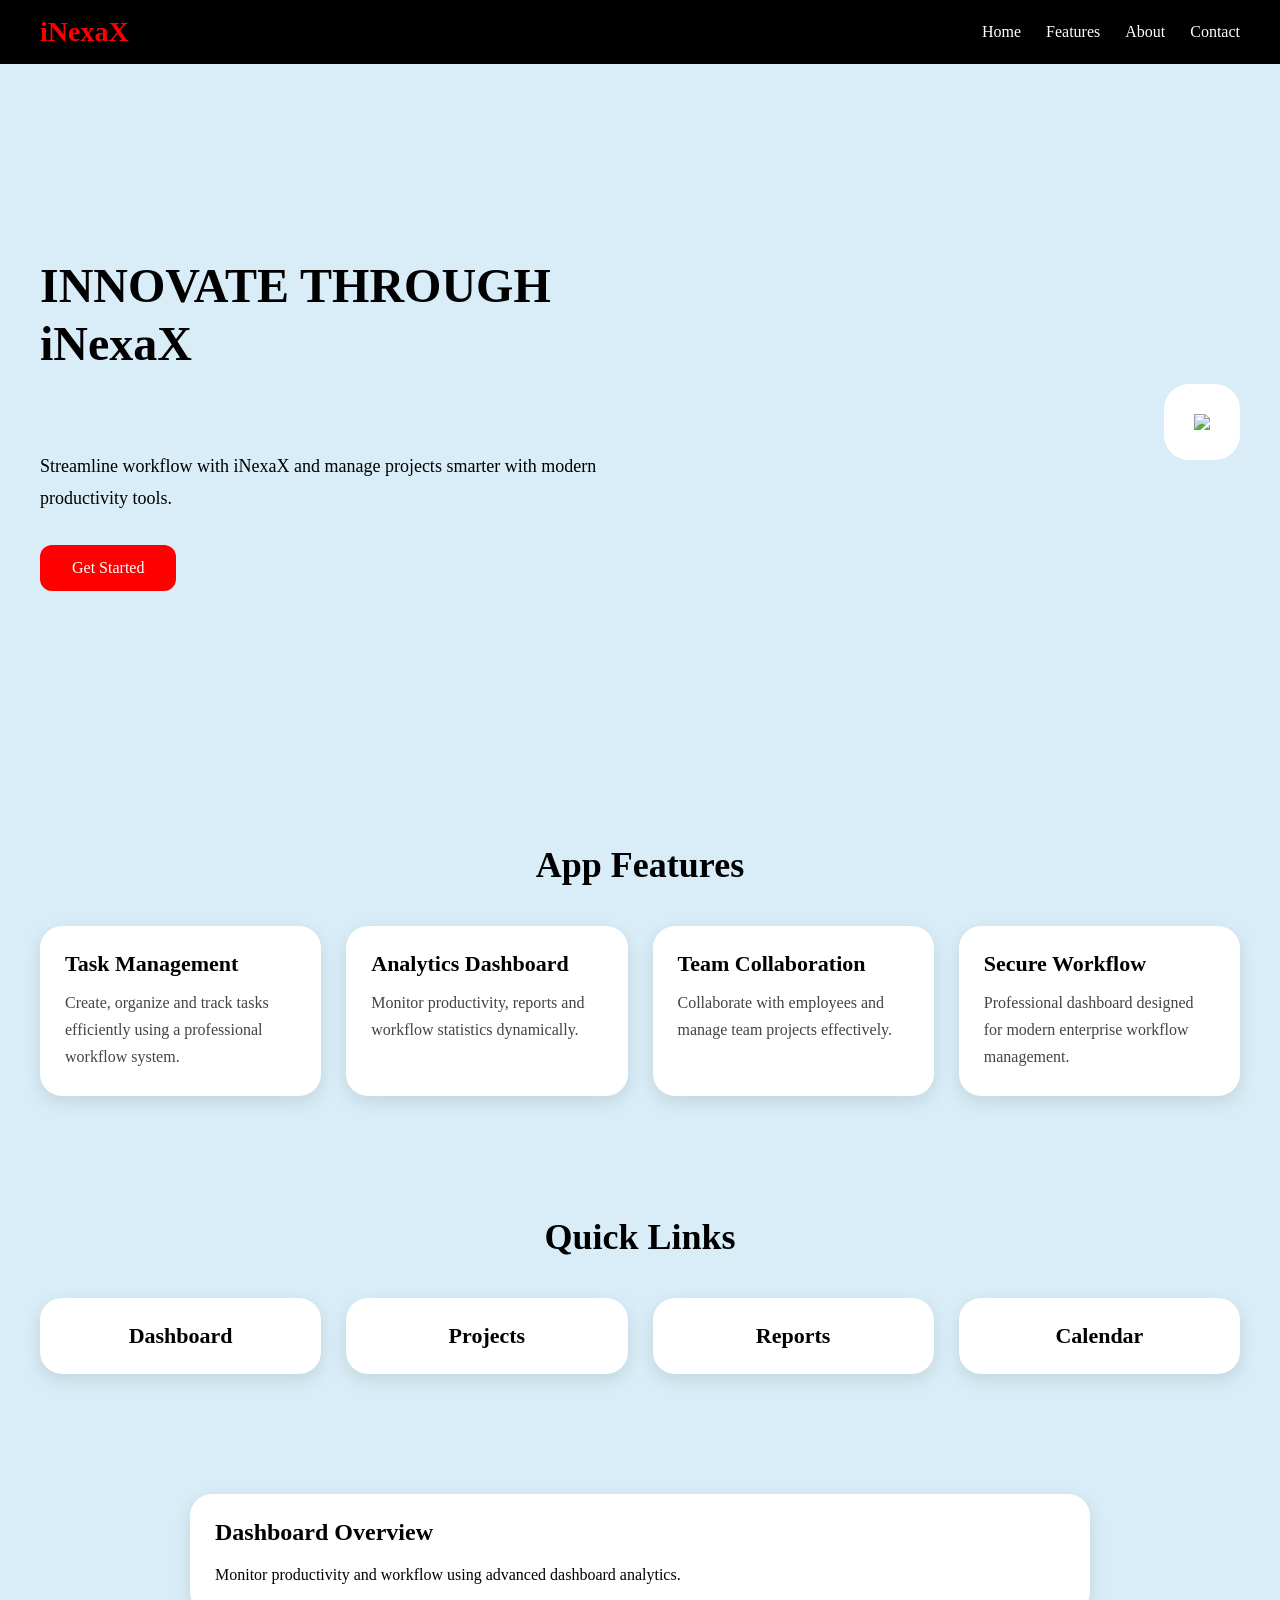
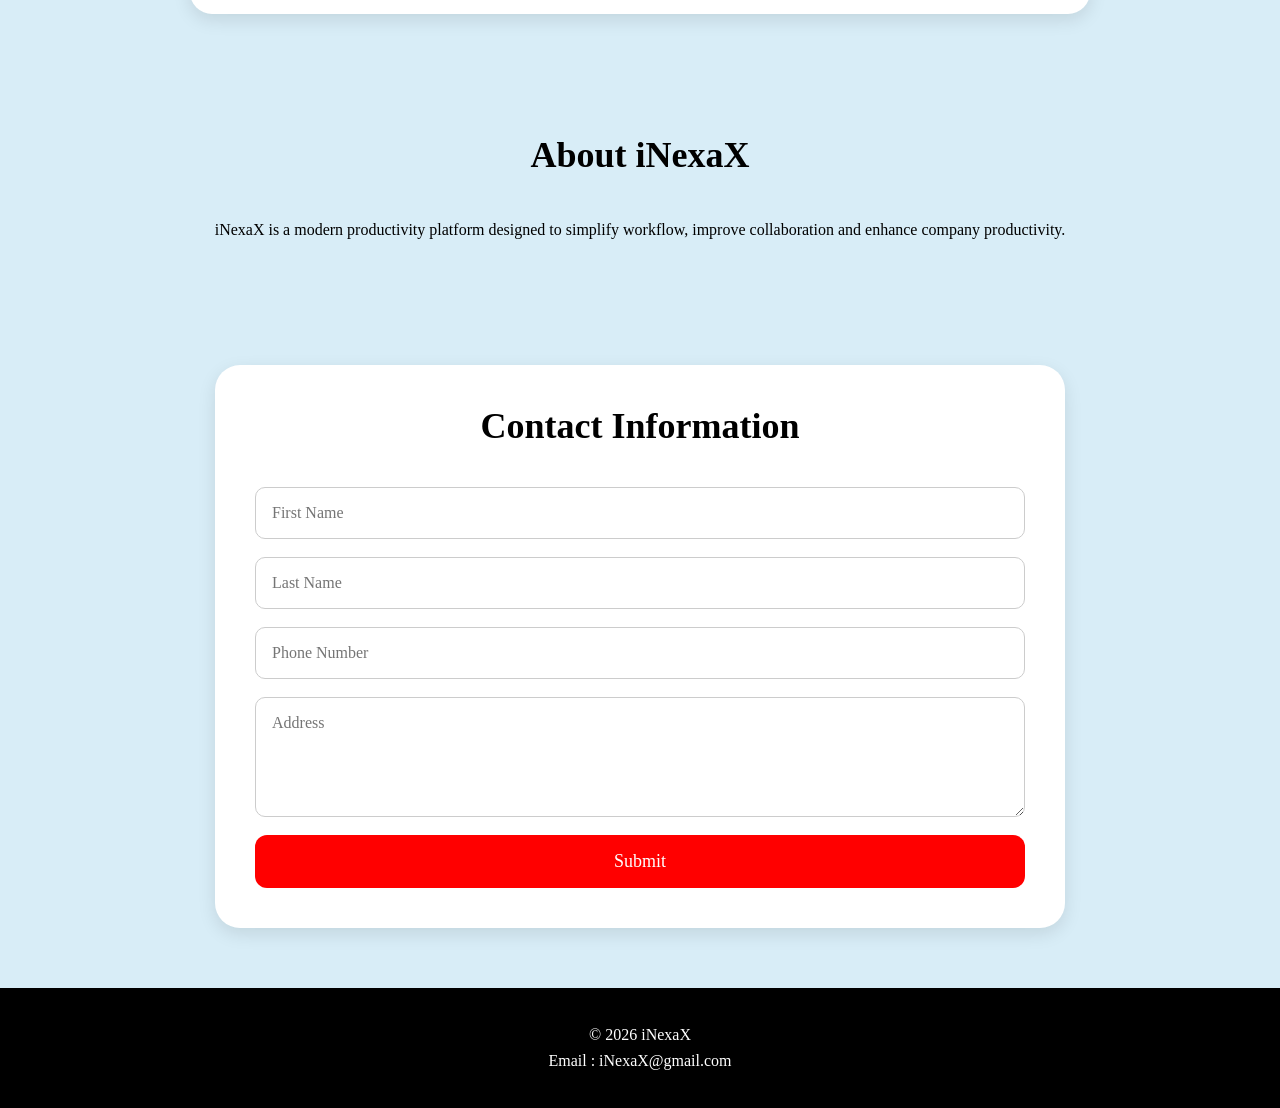
==== index.html @ 239e8c4c "Add files via upload" ====
<!DOCTYPE html>
<html lang="en">
<head>

<meta charset="UTF-8">
<meta name="viewport" content="width=device-width, initial-scale=1.0">

<title>iNexaX</title>

<link rel="stylesheet" href="css/style.css">


</head>

<body>



<nav class="navbar">

    <div class="logo">
        iNexaX
    </div>

    <ul class="nav-links">

        <li><a href="#home">Home</a></li>
        <li><a href="#features">Features</a></li>
        <li><a href="#about">About</a></li>
        <li><a href="#contact">Contact</a></li>

    </ul>

</nav>



<section class="hero" id="home">

    <div class="hero-content fade-up">

        <h1> 
             INNOVATE THROUGH<br>
                iNexaX <br>
        </br>
        </h1>

        <p>
            Streamline workflow with iNexaX and manage projects smarter with modern productivity tools.
        </p>

        <a href="dashboard.html" class="btn">
            Get Started
        </a>

    </div>

    <div class="hero-image floating">

        <img src="https://cdn.dribbble.com/userupload/10355646/file/original-3f4b6464018d2170a191de14624f16cc.jpg?resize=752x&vertical=center">

    </div>

</section>



<section class="features fade-up" id="features">

    <h2>App Features</h2>

    <div class="feature-grid">

        <div class="card">

            <h3>Task Management</h3>

            <p>
                Create, organize and track tasks efficiently using a professional workflow system.
            </p>

        </div>

        <div class="card">

            <h3>Analytics Dashboard</h3>

            <p>
                Monitor productivity, reports and workflow statistics dynamically.
            </p>

        </div>

        <div class="card">

            <h3>Team Collaboration</h3>

            <p>
                Collaborate with employees and manage team projects effectively.
            </p>

        </div>

        <div class="card">

            <h3>Secure Workflow</h3>

            <p>
                Professional dashboard designed for modern enterprise workflow management.
            </p>

        </div>

    </div>

</section>



<section class="quick-links fade-up">

    <h2>Quick Links</h2>

    <div class="link-grid">

        <div class="quick-card" onclick="openSection('dashboard')">
            Dashboard
        </div>

        <div class="quick-card" onclick="openSection('projects')">
            Projects
        </div>

        <div class="quick-card" onclick="openSection('reports')">
            Reports
        </div>

        <div class="quick-card" onclick="openSection('calendar')">
            Calendar
        </div>

    </div>

</section>



<section class="dynamic-content">

    <div id="dashboard" class="content-box active-box">

        <h2>Dashboard Overview</h2>

        <p>
            Monitor productivity and workflow using advanced dashboard analytics.
        </p>

    </div>

    <div id="projects" class="content-box">

        <h2>Projects Management</h2>

        <p>
            Organize company projects, milestones and employee collaboration dynamically.
        </p>

    </div>

    <div id="reports" class="content-box">

        <h2>Reports & Analytics</h2>

        <p>
            Generate productivity reports and workflow insights for better decision making.
        </p>

    </div>

    <div id="calendar" class="content-box">

        <h2>Calendar Scheduling</h2>

        <p>
            Manage deadlines, meetings and schedules efficiently using smart calendar tools.
        </p>

    </div>

</section>



<section class="about fade-up" id="about">

    <h2>About iNexaX</h2>

    <p>
        iNexaX is a modern productivity platform designed to simplify workflow, improve collaboration and enhance company productivity.
    </p>

</section>



<section class="contact fade-up" id="contact">

    <div class="contact-box">

        <h2>Contact Information</h2>

        <form id="contactForm">

            <input type="text" id="fname" placeholder="First Name">

            <input type="text" id="lname" placeholder="Last Name">

            <input type="text" id="phone" placeholder="Phone Number">

            <textarea id="address" placeholder="Address"></textarea>

            <button type="submit">
                Submit
            </button>

        </form>

    </div>

</section>



<div id="toast"></div>



<footer>

    <p>© 2026 iNexaX</p>

    <p>Email : iNexaX@gmail.com</p>

</footer>

<script src="js/app.js"></script>

</body>
</html>
---- css/style.css ----
*{
    margin:0;
    padding:0;
    box-sizing:border-box;
    font-family:'Times New Roman', Times, serif;
    scroll-behavior:smooth;
}

body{
    background:#d8edf7;
    overflow-x:hidden;
}


.navbar{
    background:black;
    color:white;
    display:flex;
    justify-content:space-between;
    align-items:center;
    padding:16px 40px;
    position:sticky;
    top:0;
    z-index:1000;
}

.logo{
    font-size:28px;
    font-weight:700;
    color:red;
}

.nav-links{
    display:flex;
    list-style:none;
    gap:25px;
}

.nav-links a{
    color:white;
    text-decoration:none;
    font-size:16px;
    transition:0.3s;
}

.nav-links a:hover{
    color:red;
}


.hero{
    min-height:80vh;
    display:flex;
    justify-content:space-between;
    align-items:center;
    padding:60px 40px;
}

.hero-content{
    width:50%;
}

.hero-content h1{
    font-size:48px;
    margin-bottom:20px;
    line-height:1.2;
}

.hero-content p{
    font-size:18px;
    line-height:1.8;
    margin-bottom:30px;
}

.btn{
    background:red;
    color:white;
    text-decoration:none;
    padding:14px 32px;
    border-radius:12px;
    transition:0.3s;
    display:inline-block;
}

.btn:hover{
    background:black;
    transform:translateY(-5px);
}

.hero-image img{
    width:320px;
    background:white;
    padding:30px;
    border-radius:25px;
}

.floating{
    animation:float 3s ease-in-out infinite;
}

@keyframes float{

0%{
    transform:translateY(0px);
}

50%{
    transform:translateY(-10px);
}

100%{
    transform:translateY(0px);
}

}



.features,
.quick-links,
.dynamic-content,
.about,
.contact{
    padding:60px 40px;
}

.features h2,
.quick-links h2,
.about h2,
.contact h2{
    text-align:center;
    margin-bottom:40px;
    font-size:36px;
}

.feature-grid,
.link-grid{
    display:grid;
    grid-template-columns:repeat(auto-fit,minmax(220px,1fr));
    gap:25px;
}

.card,
.quick-card,
.content-box{
    background:white;
    padding:25px;
    border-radius:22px;
    box-shadow:0 6px 18px rgba(0,0,0,0.1);
    transition:0.3s;
}

.card:hover,
.quick-card:hover{
    transform:translateY(-8px);
}

.card h3{
    margin-bottom:12px;
    font-size:22px;
}

.card p{
    line-height:1.7;
    color:#444;
}

.quick-card{
    text-align:center;
    font-size:22px;
    font-weight:600;
    cursor:pointer;
}

.dynamic-content{
    display:flex;
    justify-content:center;
}

.content-box{
    width:100%;
    max-width:900px;
    display:none;
}

.active-box{
    display:block;
}

.content-box h2{
    margin-bottom:15px;
}

.content-box p{
    line-height:1.8;
}

.about p{
    text-align:center;
    max-width:900px;
    margin:auto;
    line-height:1.8;
}



.contact-box{
    background:white;
    max-width:850px;
    margin:auto;
    padding:40px;
    border-radius:25px;
    box-shadow:0 6px 18px rgba(0,0,0,0.1);
}

form{
    display:flex;
    flex-direction:column;
    gap:18px;
}

input,
textarea{
    padding:16px;
    border-radius:10px;
    border:1px solid #ccc;
    font-size:16px;
}

textarea{
    height:120px;
}

button{
    background:red;
    color:white;
    border:none;
    padding:16px;
    border-radius:12px;
    cursor:pointer;
    font-size:18px;
    transition:0.3s;
}

button:hover{
    background:black;
}



#toast{
    position:fixed;
    right:20px;
    top:20px;
    background:black;
    color:white;
    padding:15px 25px;
    border-radius:10px;
    opacity:0;
    pointer-events:none;
    transition:0.4s;
    z-index:2000;
}

#toast.show{
    opacity:1;
}



footer{
    background:black;
    color:white;
    text-align:center;
    padding:30px;
}

footer p{
    margin:8px 0;
}


.fade-up{
    opacity:0;
    transform:translateY(30px);
    transition:1s;
}

.fade-up.show{
    opacity:1;
    transform:translateY(0px);
}



@media(max-width:900px){

.hero{
    flex-direction:column;
    text-align:center;
}

.hero-content{
    width:100%;
}

.hero-image img{
    margin-top:30px;
}

.navbar{
    flex-direction:column;
    gap:15px;
}

}
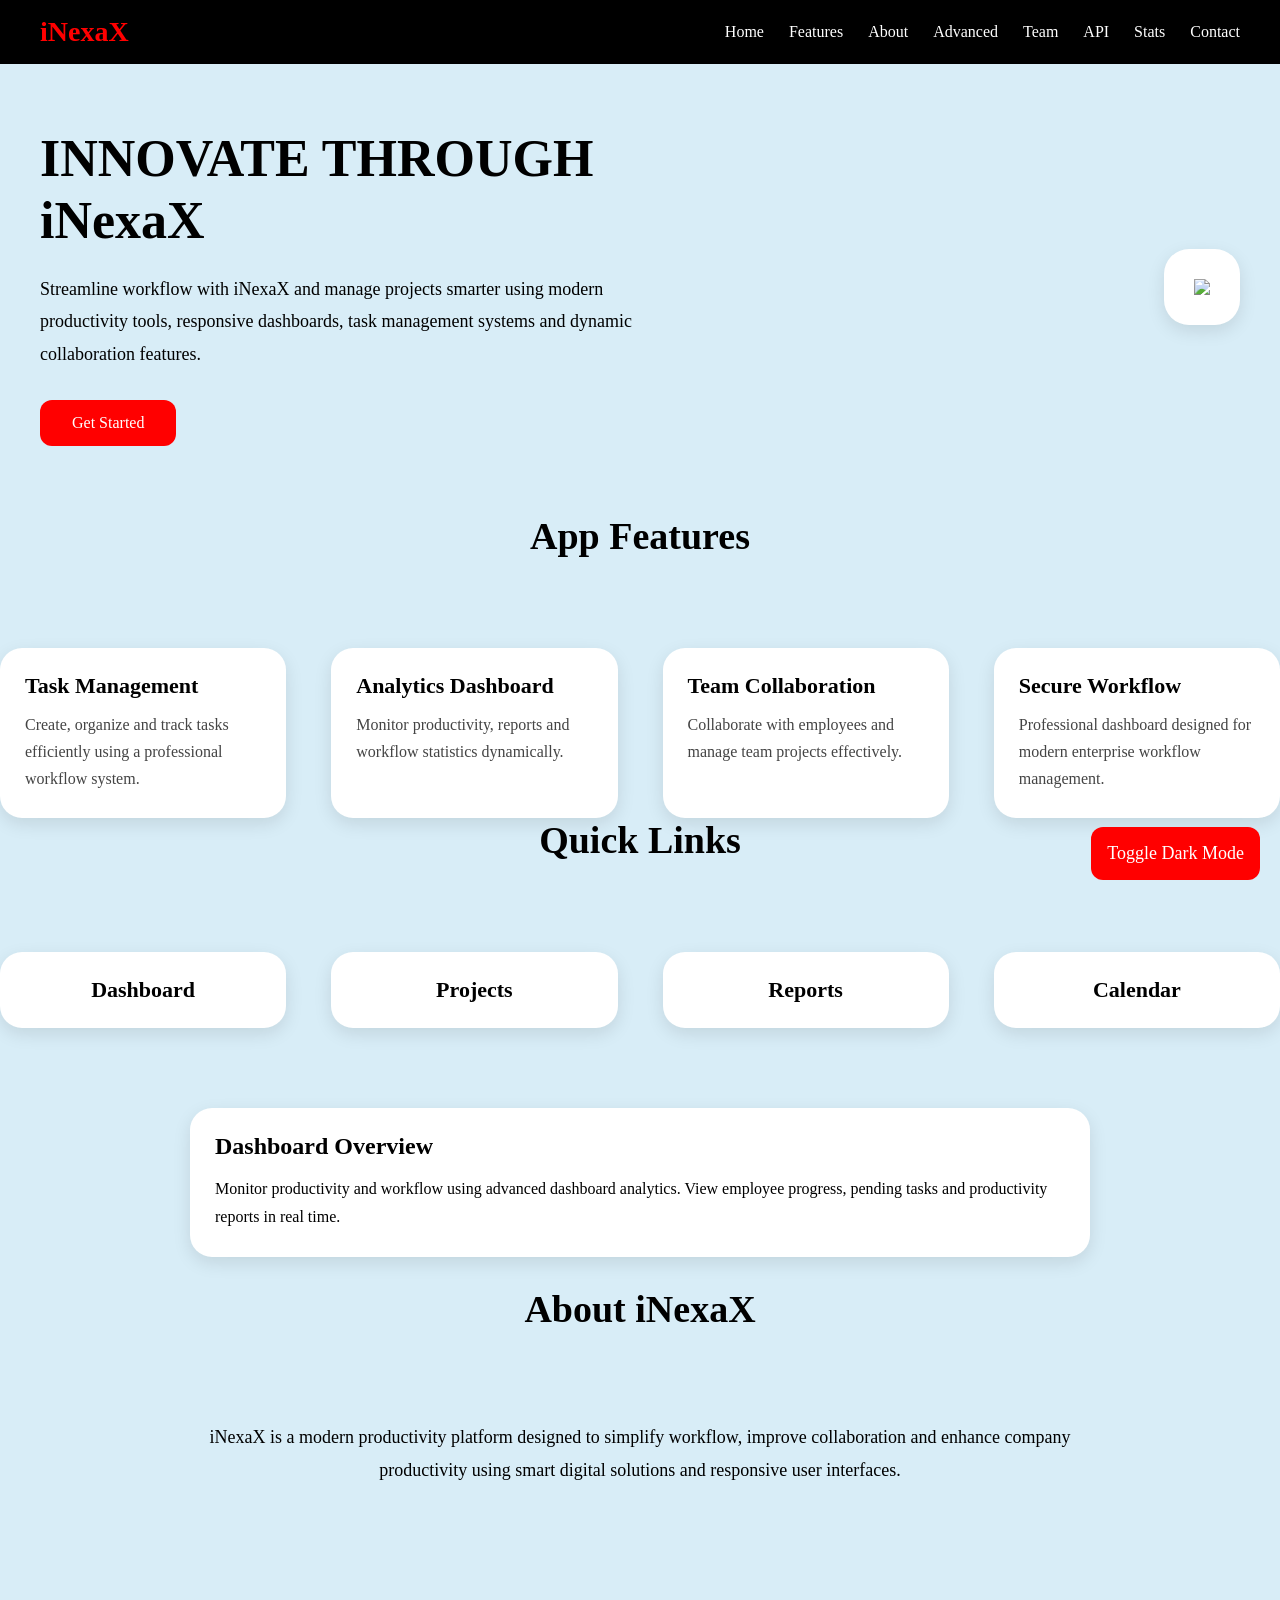
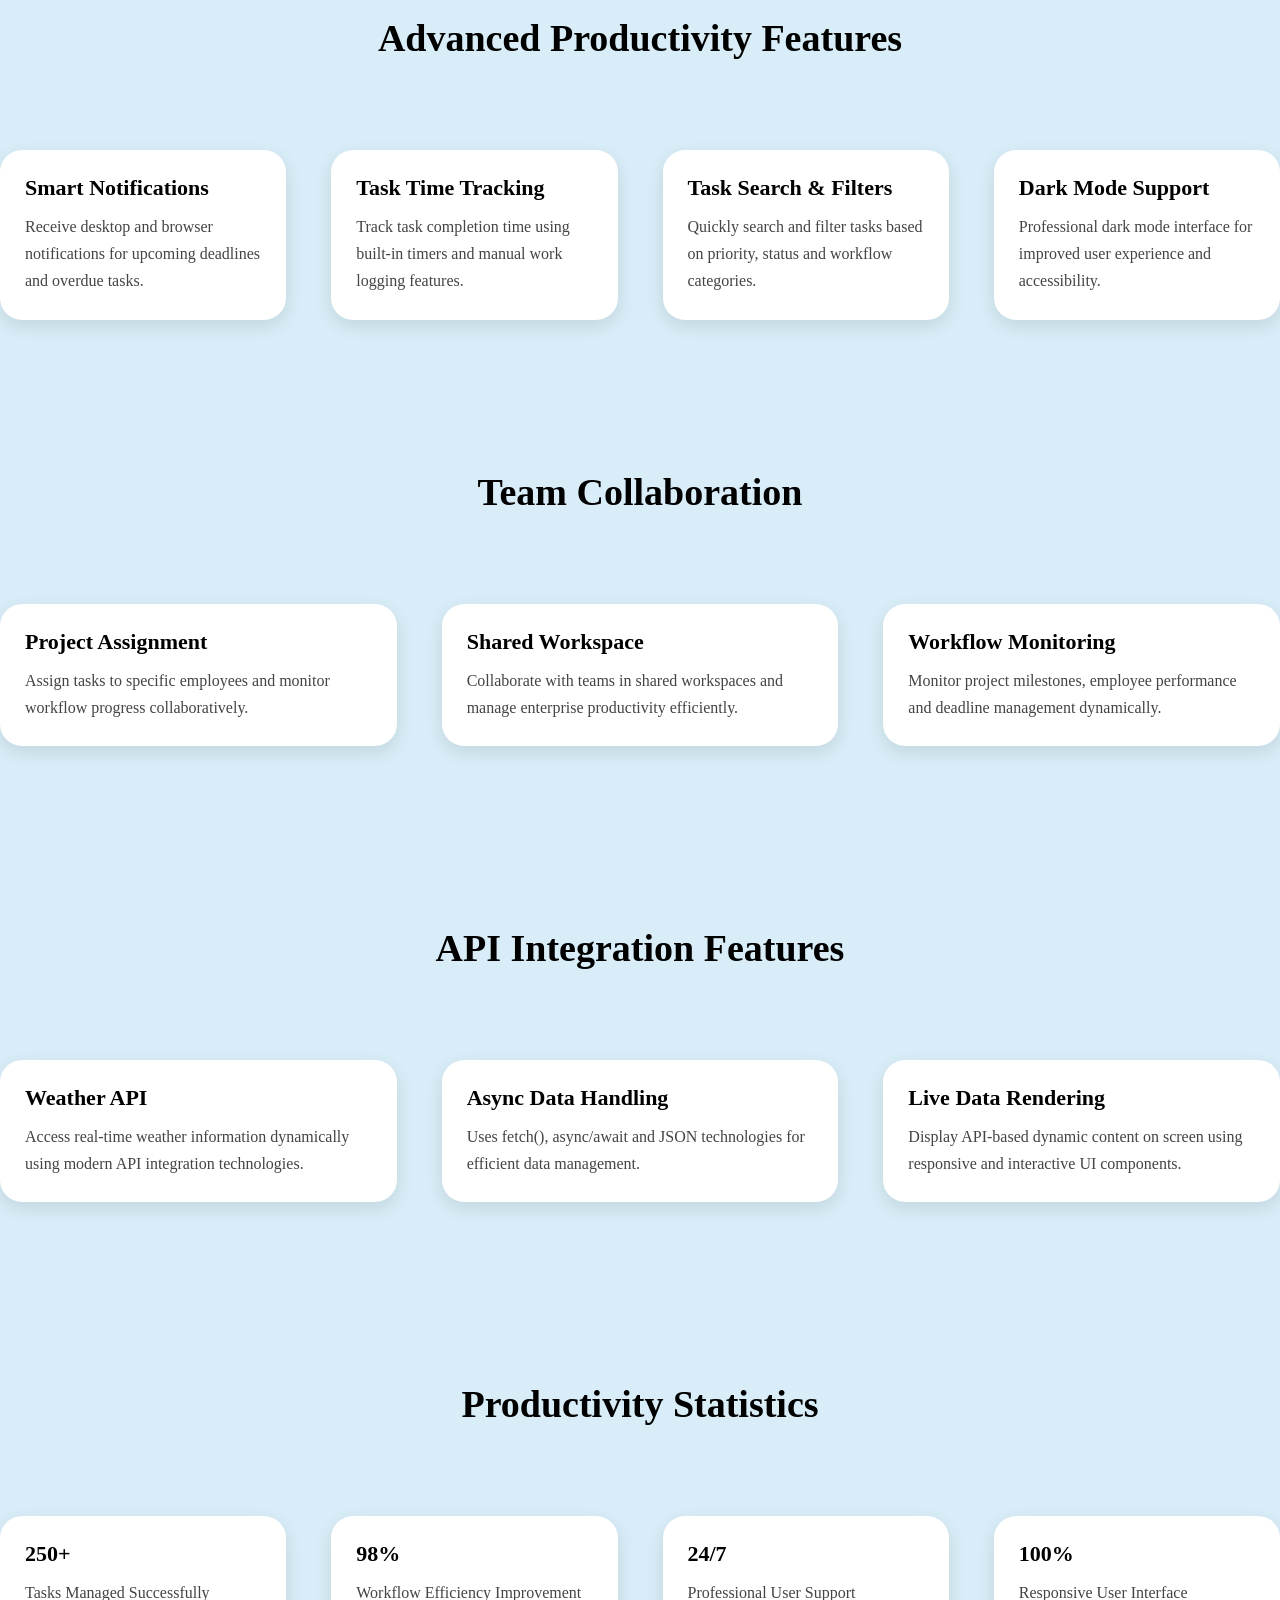
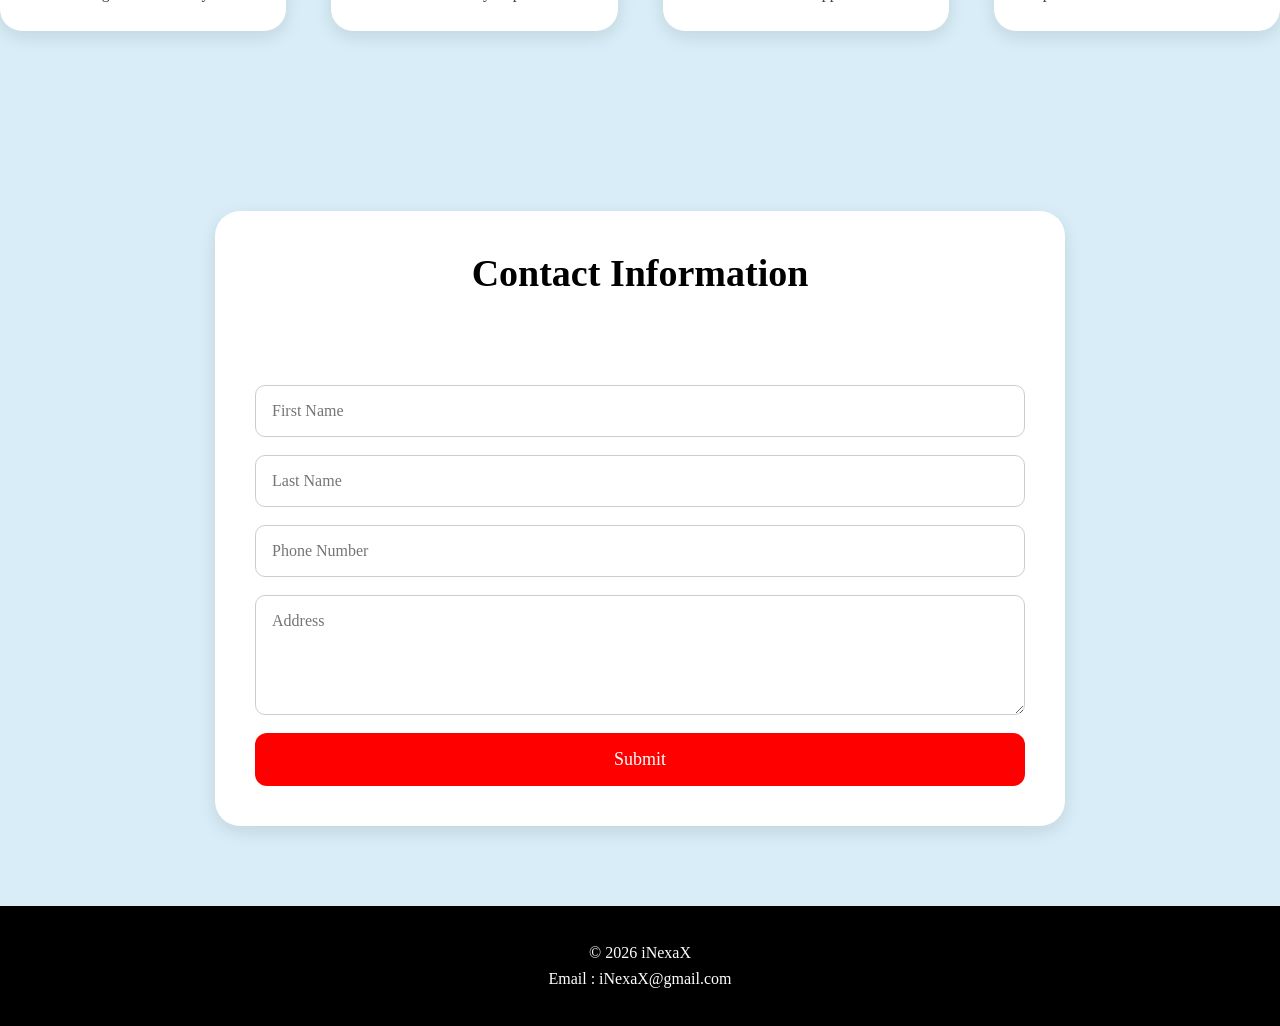
==== commit d4ac662a: "Add files via upload" ====
--- a/index.html
+++ b/index.html
@@ -1,19 +1,19 @@
 <!DOCTYPE html>
 <html lang="en">
+
 <head>
 
 <meta charset="UTF-8">
+
 <meta name="viewport" content="width=device-width, initial-scale=1.0">
 
 <title>iNexaX</title>
 
 <link rel="stylesheet" href="css/style.css">
 
-
 </head>
 
 <body>
-
 
 
 <nav class="navbar">
@@ -25,8 +25,19 @@
     <ul class="nav-links">
 
         <li><a href="#home">Home</a></li>
+
         <li><a href="#features">Features</a></li>
+
         <li><a href="#about">About</a></li>
+
+        <li><a href="#advanced">Advanced</a></li>
+
+        <li><a href="#team">Team</a></li>
+
+        <li><a href="#api">API</a></li>
+
+        <li><a href="#stats">Stats</a></li>
+
         <li><a href="#contact">Contact</a></li>
 
     </ul>
@@ -34,19 +45,18 @@
 </nav>
 
 
-
 <section class="hero" id="home">
 
     <div class="hero-content fade-up">
 
-        <h1> 
-             INNOVATE THROUGH<br>
-                iNexaX <br>
-        </br>
+        <h1>
+            INNOVATE THROUGH <br>
+            iNexaX
         </h1>
 
         <p>
-            Streamline workflow with iNexaX and manage projects smarter with modern productivity tools.
+            Streamline workflow with iNexaX and manage projects smarter using modern productivity tools,
+            responsive dashboards, task management systems and dynamic collaboration features.
         </p>
 
         <a href="dashboard.html" class="btn">
@@ -64,7 +74,6 @@
 </section>
 
 
-
 <section class="features fade-up" id="features">
 
     <h2>App Features</h2>
@@ -144,7 +153,6 @@
 </section>
 
 
-
 <section class="dynamic-content">
 
     <div id="dashboard" class="content-box active-box">
@@ -153,6 +161,7 @@
 
         <p>
             Monitor productivity and workflow using advanced dashboard analytics.
+            View employee progress, pending tasks and productivity reports in real time.
         </p>
 
     </div>
@@ -163,6 +172,7 @@
 
         <p>
             Organize company projects, milestones and employee collaboration dynamically.
+            Manage project workflow using smart productivity tools.
         </p>
 
     </div>
@@ -173,6 +183,7 @@
 
         <p>
             Generate productivity reports and workflow insights for better decision making.
+            Improve company performance using analytics.
         </p>
 
     </div>
@@ -190,17 +201,202 @@
 </section>
 
 
-
 <section class="about fade-up" id="about">
 
     <h2>About iNexaX</h2>
 
     <p>
-        iNexaX is a modern productivity platform designed to simplify workflow, improve collaboration and enhance company productivity.
+        iNexaX is a modern productivity platform designed to simplify workflow,
+        improve collaboration and enhance company productivity using smart
+        digital solutions and responsive user interfaces.
     </p>
 
 </section>
 
+
+<section class="advanced-features fade-up" id="advanced">
+
+    <h2>Advanced Productivity Features</h2>
+
+    <div class="feature-grid">
+
+        <div class="card">
+
+            <h3>Smart Notifications</h3>
+
+            <p>
+                Receive desktop and browser notifications for upcoming deadlines and overdue tasks.
+            </p>
+
+        </div>
+
+        <div class="card">
+
+            <h3>Task Time Tracking</h3>
+
+            <p>
+                Track task completion time using built-in timers and manual work logging features.
+            </p>
+
+        </div>
+
+        <div class="card">
+
+            <h3>Task Search & Filters</h3>
+
+            <p>
+                Quickly search and filter tasks based on priority, status and workflow categories.
+            </p>
+
+        </div>
+
+        <div class="card">
+
+            <h3>Dark Mode Support</h3>
+
+            <p>
+                Professional dark mode interface for improved user experience and accessibility.
+            </p>
+
+        </div>
+
+    </div>
+
+</section>
+
+
+
+<section class="team-section fade-up" id="team">
+
+    <h2>Team Collaboration</h2>
+
+    <div class="feature-grid">
+
+        <div class="card">
+
+            <h3>Project Assignment</h3>
+
+            <p>
+                Assign tasks to specific employees and monitor workflow progress collaboratively.
+            </p>
+
+        </div>
+
+        <div class="card">
+
+            <h3>Shared Workspace</h3>
+
+            <p>
+                Collaborate with teams in shared workspaces and manage enterprise productivity efficiently.
+            </p>
+
+        </div>
+
+        <div class="card">
+
+            <h3>Workflow Monitoring</h3>
+
+            <p>
+                Monitor project milestones, employee performance and deadline management dynamically.
+            </p>
+
+        </div>
+
+    </div>
+
+</section>
+
+
+<section class="api-section fade-up" id="api">
+
+    <h2>API Integration Features</h2>
+
+    <div class="feature-grid">
+
+        <div class="card">
+
+            <h3>Weather API</h3>
+
+            <p>
+                Access real-time weather information dynamically using modern API integration technologies.
+            </p>
+
+        </div>
+
+        <div class="card">
+
+            <h3>Async Data Handling</h3>
+
+            <p>
+                Uses fetch(), async/await and JSON technologies for efficient data management.
+            </p>
+
+        </div>
+
+        <div class="card">
+
+            <h3>Live Data Rendering</h3>
+
+            <p>
+                Display API-based dynamic content on screen using responsive and interactive UI components.
+            </p>
+
+        </div>
+
+    </div>
+
+</section>
+
+
+<section class="stats-section fade-up" id="stats">
+
+    <h2>Productivity Statistics</h2>
+
+    <div class="feature-grid">
+
+        <div class="card">
+
+            <h3>250+</h3>
+
+            <p>
+                Tasks Managed Successfully
+            </p>
+
+        </div>
+
+        <div class="card">
+
+            <h3>98%</h3>
+
+            <p>
+                Workflow Efficiency Improvement
+            </p>
+
+        </div>
+
+        <div class="card">
+
+            <h3>24/7</h3>
+
+            <p>
+                Professional User Support
+            </p>
+
+        </div>
+
+        <div class="card">
+
+            <h3>100%</h3>
+
+            <p>
+                Responsive User Interface
+            </p>
+
+        </div>
+
+    </div>
+
+</section>
 
 
 <section class="contact fade-up" id="contact">
@@ -235,6 +431,15 @@
 
 
 
+<button class="dark-toggle"
+onclick="toggleDarkMode()">
+
+    Toggle Dark Mode
+
+</button>
+
+
+
 <footer>
 
     <p>© 2026 iNexaX</p>
@@ -246,4 +451,5 @@
 <script src="js/app.js"></script>
 
 </body>
+
 </html>
--- a/css/style.css
+++ b/css/style.css
@@ -6,10 +6,40 @@
     scroll-behavior:smooth;
 }
 
+
 body{
     background:#d8edf7;
     overflow-x:hidden;
-}
+    transition:0.4s;
+}
+
+
+
+.dark-mode{
+    background:#111;
+    color:white;
+}
+
+.dark-mode .card,
+.dark-mode .quick-card,
+.dark-mode .content-box,
+.dark-mode .contact-box{
+    background:#1f1f1f;
+    color:white;
+}
+
+.dark-mode input,
+.dark-mode textarea{
+    background:#333;
+    color:white;
+    border:1px solid #555;
+}
+
+.dark-mode footer,
+.dark-mode .navbar{
+    background:#000;
+}
+
 
 
 .navbar{
@@ -43,13 +73,23 @@
     transition:0.3s;
 }
 
-.nav-links a:hover{
+.nav-links a:hover,
+.active-link{
     color:red;
 }
 
 
+
+#mobileMenu{
+    display:none;
+    font-size:28px;
+    cursor:pointer;
+}
+
+
+
 .hero{
-    min-height:80vh;
+    min-height:50vh;
     display:flex;
     justify-content:space-between;
     align-items:center;
@@ -61,7 +101,7 @@
 }
 
 .hero-content h1{
-    font-size:48px;
+    font-size:52px;
     margin-bottom:20px;
     line-height:1.2;
 }
@@ -71,6 +111,7 @@
     line-height:1.8;
     margin-bottom:30px;
 }
+
 
 .btn{
     background:red;
@@ -80,65 +121,109 @@
     border-radius:12px;
     transition:0.3s;
     display:inline-block;
+    position:relative;
+    overflow:hidden;
 }
 
 .btn:hover{
     background:black;
     transform:translateY(-5px);
 }
+
+
+
+button,
+.btn{
+    position:relative;
+    overflow:hidden;
+}
+
+.ripple{
+    position:absolute;
+    background:rgba(255,255,255,0.5);
+    border-radius:50%;
+    transform:scale(0);
+    animation:rippleEffect 0.6s linear;
+    width:100px;
+    height:100px;
+}
+
+@keyframes rippleEffect{
+
+    to{
+        transform:scale(4);
+        opacity:0;
+    }
+
+}
+
 
 .hero-image img{
     width:320px;
     background:white;
     padding:30px;
     border-radius:25px;
+    box-shadow:0 6px 18px rgba(0,0,0,0.1);
 }
 
 .floating{
     animation:float 3s ease-in-out infinite;
 }
 
+
 @keyframes float{
 
-0%{
-    transform:translateY(0px);
-}
-
-50%{
-    transform:translateY(-10px);
-}
-
-100%{
-    transform:translateY(0px);
-}
-
-}
-
+    0%{
+        transform:translateY(0px);
+    }
+
+    50%{
+        transform:translateY(-10px);
+    }
+
+    100%{
+        transform:translateY(0px);
+    }
+
+}
 
 
 .features,
 .quick-links,
 .dynamic-content,
-.about,
-.contact{
-    padding:60px 40px;
-}
+.a*/bout,
+.contact,
+.advanced-features,
+.team-section,
+.api-section,
+.stats-section{
+    padding:70px 40px;
+}
+
 
 .features h2,
 .quick-links h2,
 .about h2,
-.contact h2{
+.contact h2,
+.advanced-features h2,
+.team-section h2,
+.api-section h2,
+.stats-section h2{
     text-align:center;
-    margin-bottom:40px;
-    font-size:36px;
-}
+    margin-bottom:90px;
+    font-size:38px;
+}
+
+
 
 .feature-grid,
 .link-grid{
     display:grid;
-    grid-template-columns:repeat(auto-fit,minmax(220px,1fr));
-    gap:25px;
-}
+    grid-template-columns:
+    repeat(auto-fit,minmax(120px,1fr));
+    gap:45px;
+}
+
 
 .card,
 .quick-card,
@@ -155,6 +240,8 @@
     transform:translateY(-8px);
 }
 
+
+
 .card h3{
     margin-bottom:12px;
     font-size:22px;
@@ -164,6 +251,11 @@
     line-height:1.7;
     color:#444;
 }
+
+.dark-mode .card p{
+    color:#ddd;
+}
+
 
 .quick-card{
     text-align:center;
@@ -172,6 +264,8 @@
     cursor:pointer;
 }
 
+
+
 .dynamic-content{
     display:flex;
     justify-content:center;
@@ -194,14 +288,16 @@
 .content-box p{
     line-height:1.8;
 }
+
+
 
 .about p{
     text-align:center;
     max-width:900px;
     margin:auto;
     line-height:1.8;
-}
-
+    font-size:18px;
+}
 
 
 .contact-box{
@@ -225,11 +321,19 @@
     border-radius:10px;
     border:1px solid #ccc;
     font-size:16px;
+    transition:0.3s;
+}
+
+input:focus,
+textarea:focus{
+    outline:none;
+    border:1px solid red;
 }
 
 textarea{
     height:120px;
 }
+
 
 button{
     background:red;
@@ -247,6 +351,13 @@
 }
 
 
+.dark-toggle{
+    position:fixed;
+    bottom:20px;
+    right:20px;
+    z-index:2000;
+}
+
 
 #toast{
     position:fixed;
@@ -267,7 +378,6 @@
 }
 
 
-
 footer{
     background:black;
     color:white;
@@ -277,6 +387,72 @@
 
 footer p{
     margin:8px 0;
+}
+/* SECTION GAP */
+
+.about{
+    margin-top:30px;
+}
+
+.advanced-features{
+    margin-top:80px;
+}
+
+.team-section{
+    margin-top:80px;
+}
+
+.api-section{
+    margin-top:80px;
+}
+
+.stats-section{
+    margin-top:80px;
+}
+
+.contact{
+    margin-top:80px;
+}
+
+footer{
+    margin-top:80px;
+}
+
+.quick-links{
+    padding-bottom:80px;
+}
+
+/
+
+.about{
+    padding-top:20px;
+    padding-bottom:15px;
+}
+
+
+.advanced-features{
+    padding-top:50px;
+}
+
+
+.team-section{
+    padding-top:70px;
+}
+
+
+.api-section{
+    padding-top:100px;
+}
+
+
+.stats-section{
+    padding-top:100px;
+}
+
+
+
+.contact{
+    padding-top:100px;
 }
 
 
@@ -292,25 +468,109 @@
 }
 
 
+#liveClock{
+    font-size:22px;
+    font-weight:bold;
+    margin-top:20px;
+    color:red;
+}
+
+
+.counter{
+    font-size:42px;
+    font-weight:bold;
+    color:red;
+}
+
+
+
+#globalSearch{
+    width:100%;
+    max-width:500px;
+    margin:20px auto;
+    display:block;
+}
+
+
+#loader{
+    position:fixed;
+    width:100%;
+    height:100vh;
+    background:white;
+    top:0;
+    left:0;
+    display:flex;
+    justify-content:center;
+    align-items:center;
+    z-index:5000;
+}
+
+#loader::after{
+    content:'';
+    width:60px;
+    height:60px;
+    border:8px solid #ddd;
+    border-top:8px solid red;
+    border-radius:50%;
+    animation:spin 1s linear infinite;
+}
+
+@keyframes spin{
+
+    100%{
+        transform:rotate(360deg);
+    }
+
+}
+
+
+
+#scrollTop{
+    position:fixed;
+    right:20px;
+    bottom:80px;
+    background:red;
+    color:white;
+    border:none;
+    padding:14px 18px;
+    border-radius:50%;
+    display:none;
+    cursor:pointer;
+    z-index:2000;
+}
 
 @media(max-width:900px){
 
-.hero{
-    flex-direction:column;
-    text-align:center;
-}
-
-.hero-content{
-    width:100%;
-}
-
-.hero-image img{
-    margin-top:30px;
-}
-
-.navbar{
-    flex-direction:column;
-    gap:15px;
-}
+    .hero{
+        flex-direction:column;
+        text-align:center;
+    }
+
+    .hero-content{
+        width:100%;
+    }
+
+    .hero-image img{
+        margin-top:30px;
+    }
+
+    .navbar{
+        flex-direction:column;
+        gap:15px;
+    }
+
+    .nav-links{
+        flex-direction:column;
+        align-items:center;
+        display:none;
+    }
+
+    .nav-links.show-menu{
+        display:flex;
+    }
+
+    #mobileMenu{
+        display:block;
+    }
 
 }
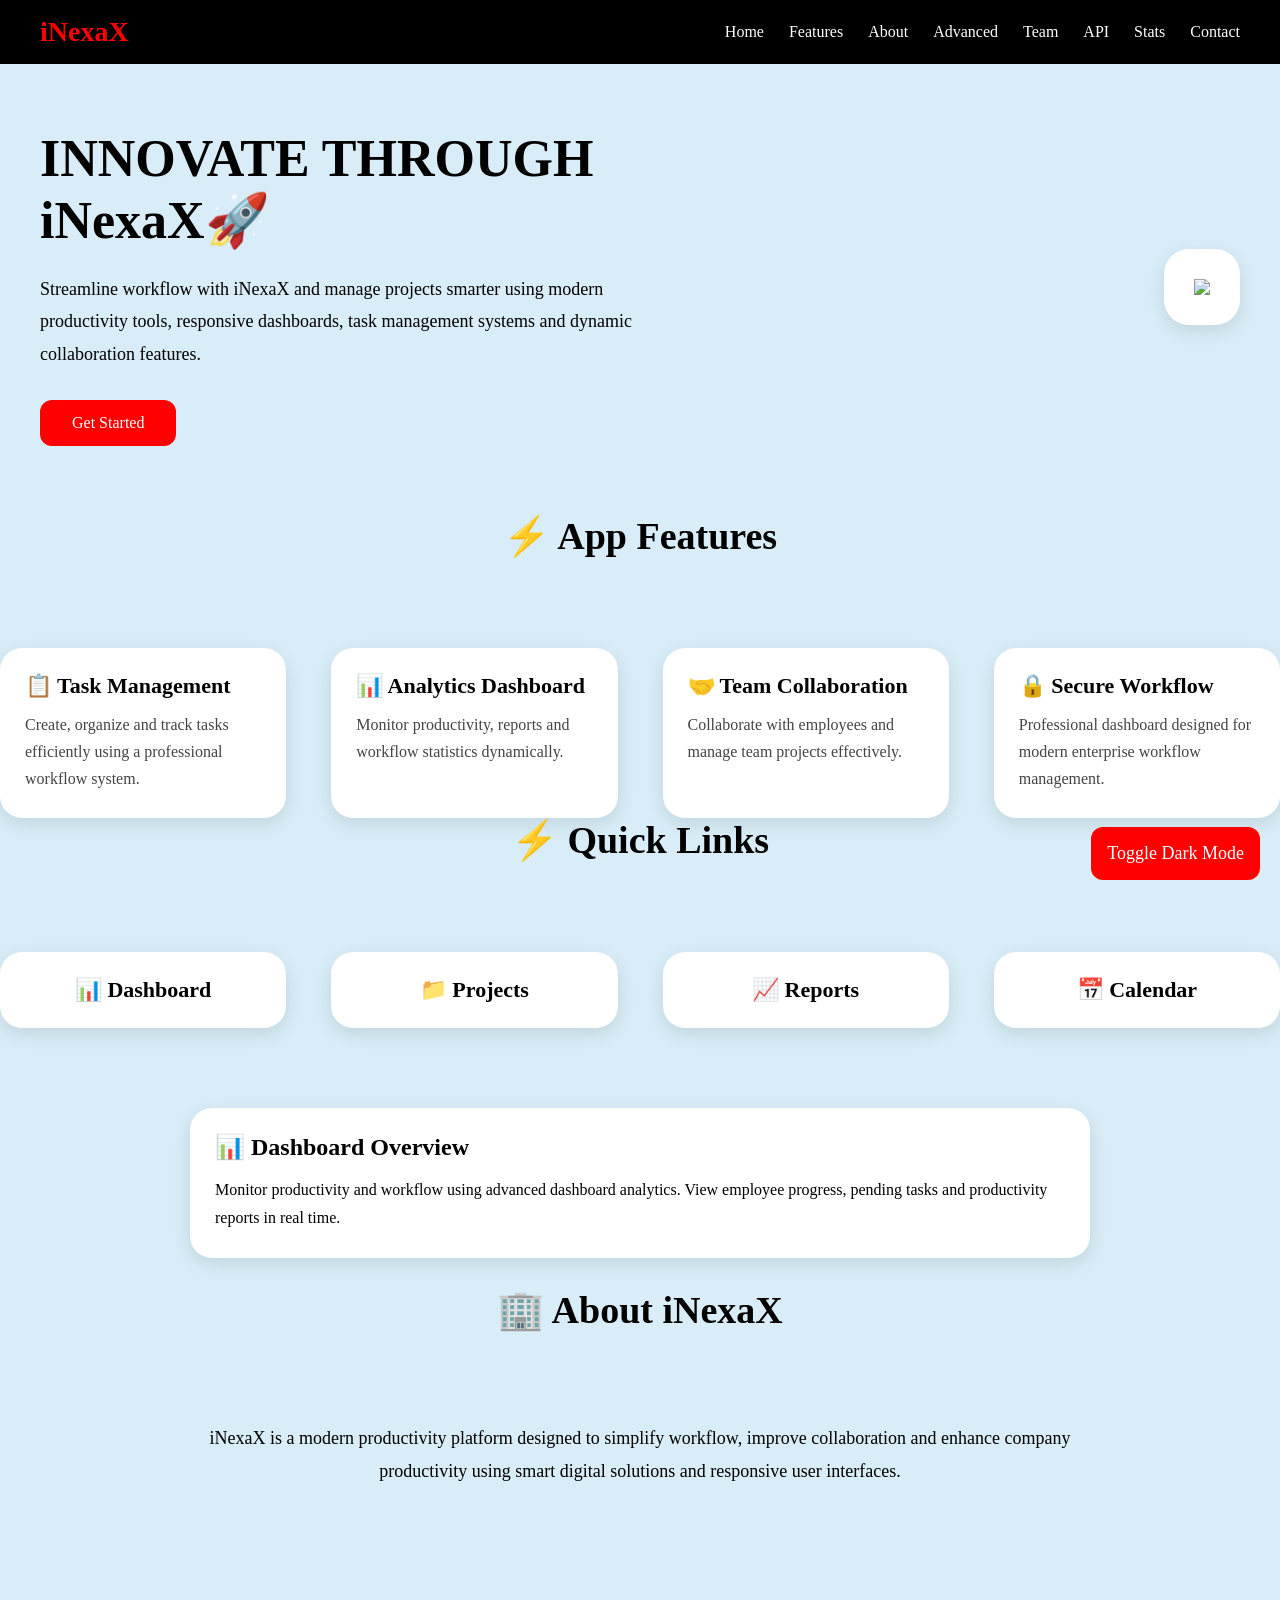
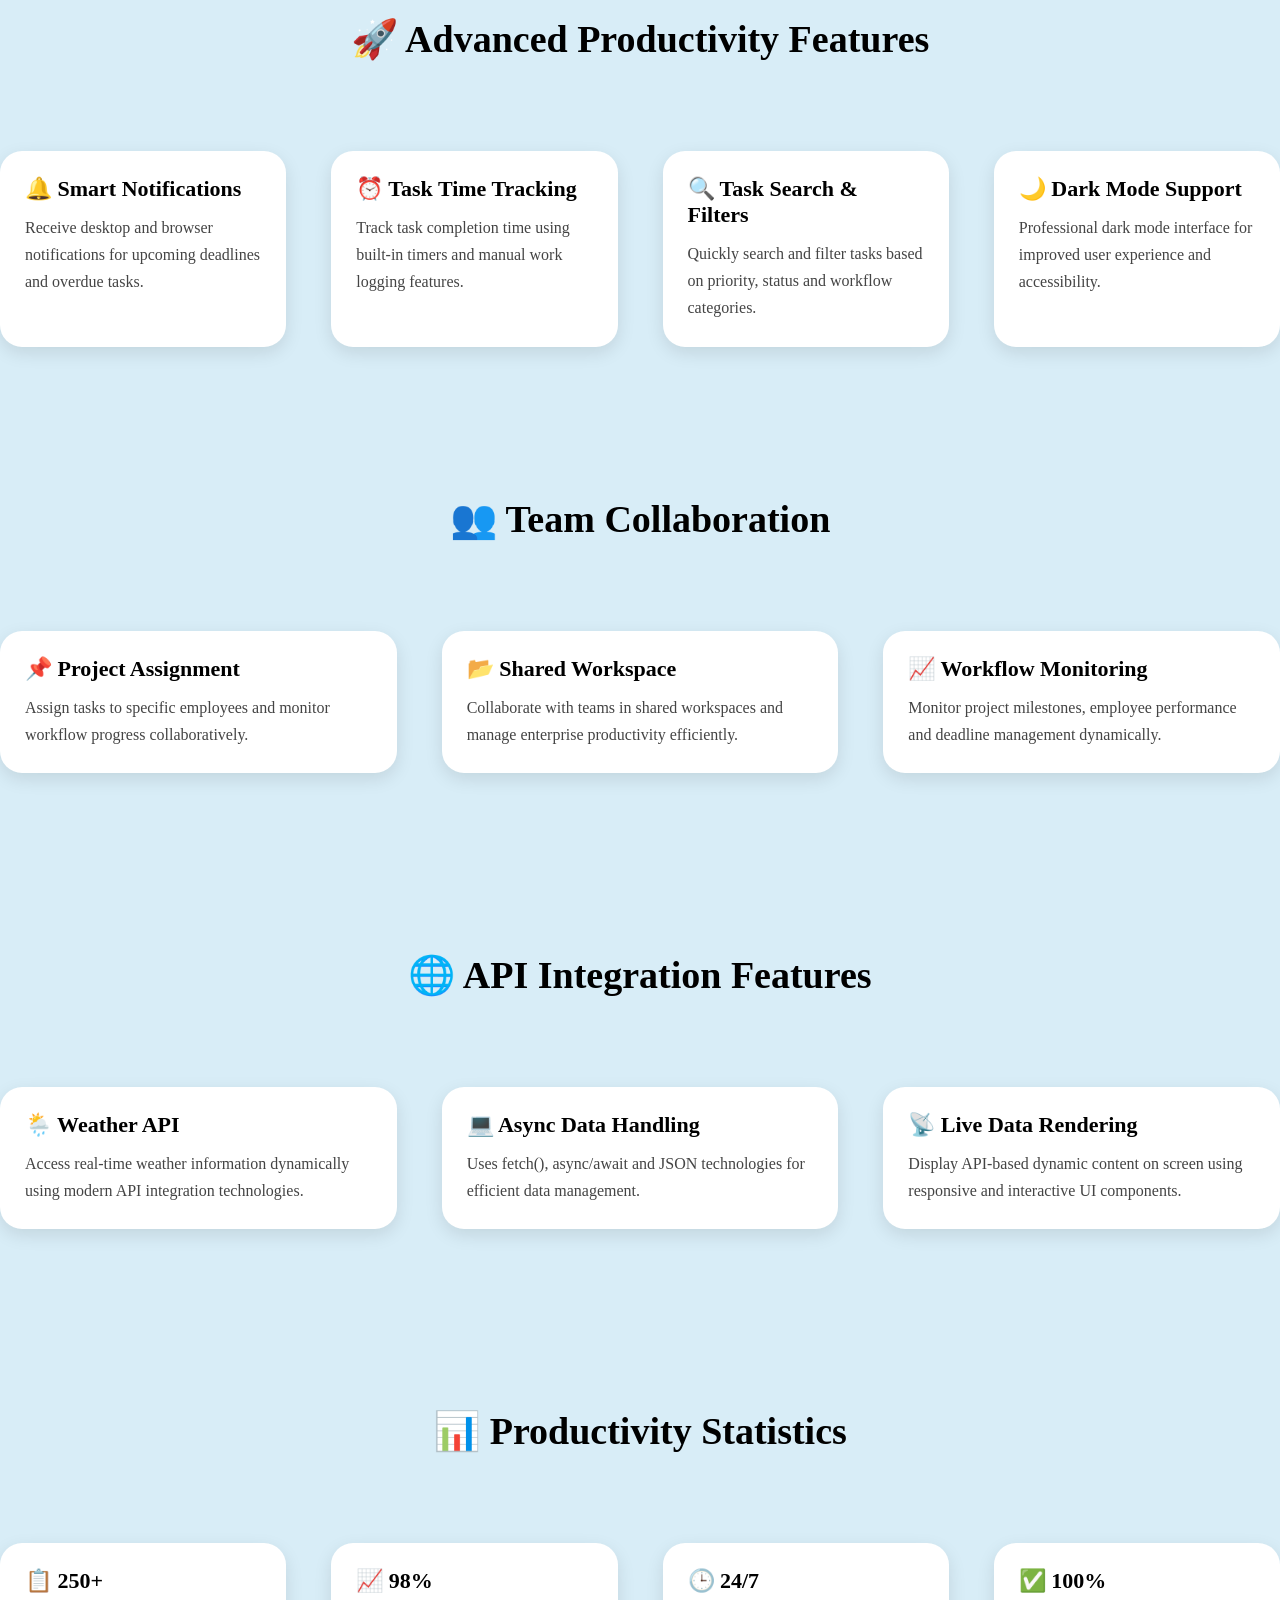
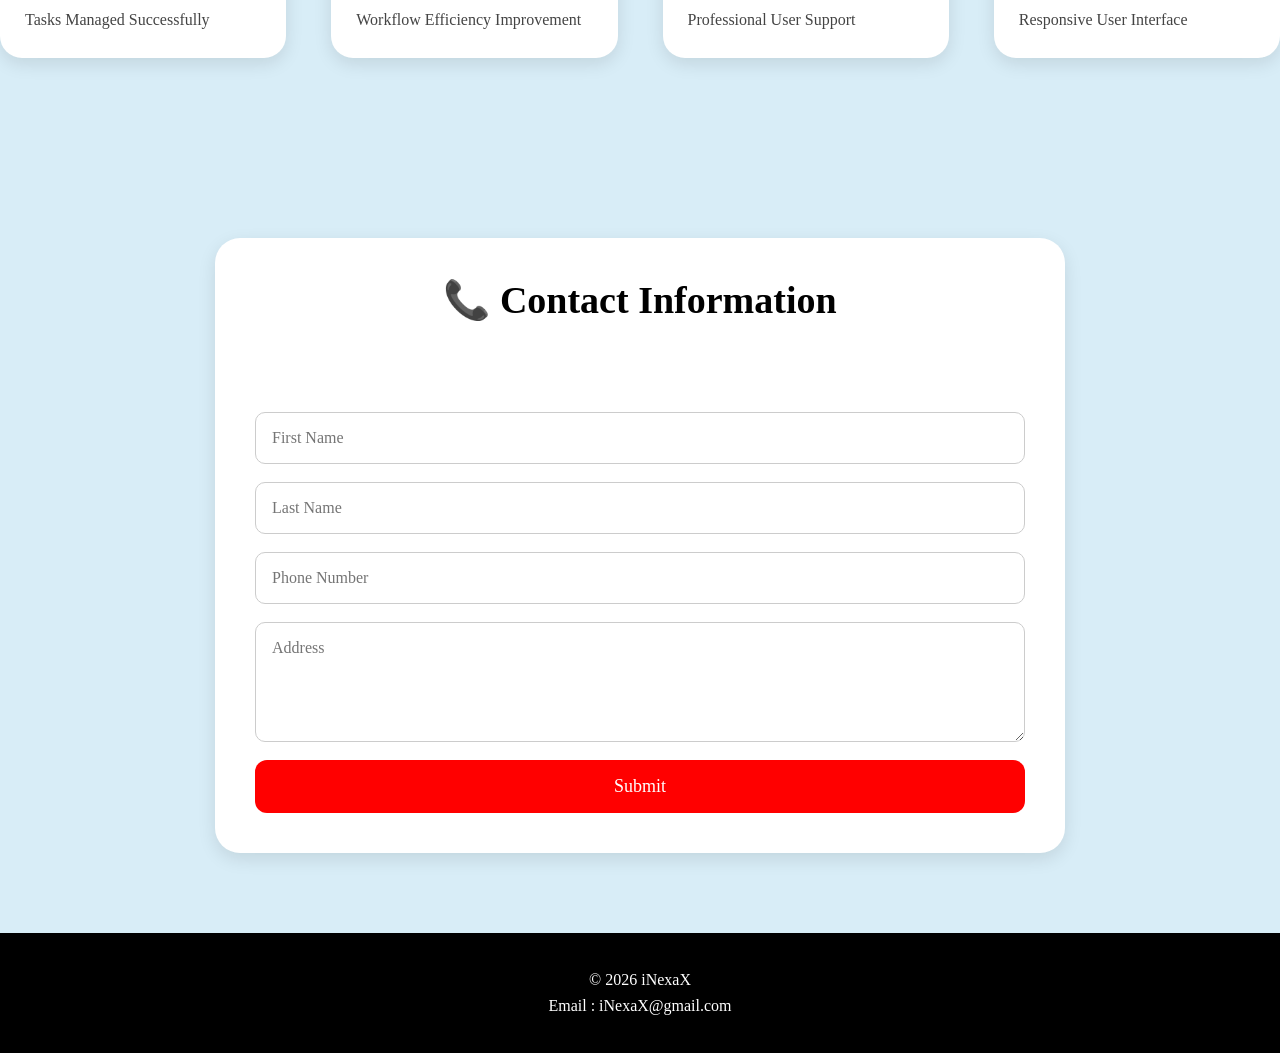
==== commit 28e60ab5: "Add files via upload" ====
--- a/index.html
+++ b/index.html
@@ -51,7 +51,7 @@
 
         <h1>
             INNOVATE THROUGH <br>
-            iNexaX
+            iNexaX🚀
         </h1>
 
         <p>
@@ -76,13 +76,13 @@
 
 <section class="features fade-up" id="features">
 
-    <h2>App Features</h2>
+    <h2>⚡  App Features</h2>
 
     <div class="feature-grid">
 
         <div class="card">
 
-            <h3>Task Management</h3>
+            <h3>📋  Task Management</h3>
 
             <p>
                 Create, organize and track tasks efficiently using a professional workflow system.
@@ -92,7 +92,7 @@
 
         <div class="card">
 
-            <h3>Analytics Dashboard</h3>
+            <h3>📊  Analytics Dashboard</h3>
 
             <p>
                 Monitor productivity, reports and workflow statistics dynamically.
@@ -102,7 +102,7 @@
 
         <div class="card">
 
-            <h3>Team Collaboration</h3>
+            <h3>🤝  Team Collaboration</h3>
 
             <p>
                 Collaborate with employees and manage team projects effectively.
@@ -112,7 +112,7 @@
 
         <div class="card">
 
-            <h3>Secure Workflow</h3>
+            <h3>🔒  Secure Workflow</h3>
 
             <p>
                 Professional dashboard designed for modern enterprise workflow management.
@@ -128,24 +128,24 @@
 
 <section class="quick-links fade-up">
 
-    <h2>Quick Links</h2>
+    <h2>⚡ Quick Links</h2>
 
     <div class="link-grid">
 
         <div class="quick-card" onclick="openSection('dashboard')">
-            Dashboard
+           📊  Dashboard
         </div>
 
         <div class="quick-card" onclick="openSection('projects')">
-            Projects
+           📁 Projects
         </div>
 
         <div class="quick-card" onclick="openSection('reports')">
-            Reports
+            📈  Reports
         </div>
 
         <div class="quick-card" onclick="openSection('calendar')">
-            Calendar
+           📅   Calendar
         </div>
 
     </div>
@@ -157,7 +157,7 @@
 
     <div id="dashboard" class="content-box active-box">
 
-        <h2>Dashboard Overview</h2>
+        <h2>📊  Dashboard Overview</h2>
 
         <p>
             Monitor productivity and workflow using advanced dashboard analytics.
@@ -168,7 +168,7 @@
 
     <div id="projects" class="content-box">
 
-        <h2>Projects Management</h2>
+        <h2>📁  Projects Management</h2>
 
         <p>
             Organize company projects, milestones and employee collaboration dynamically.
@@ -179,7 +179,7 @@
 
     <div id="reports" class="content-box">
 
-        <h2>Reports & Analytics</h2>
+        <h2>📈   Reports & Analytics</h2>
 
         <p>
             Generate productivity reports and workflow insights for better decision making.
@@ -203,7 +203,8 @@
 
 <section class="about fade-up" id="about">
 
-    <h2>About iNexaX</h2>
+    <h2>
+🏢  About iNexaX</h2>
 
     <p>
         iNexaX is a modern productivity platform designed to simplify workflow,
@@ -216,13 +217,13 @@
 
 <section class="advanced-features fade-up" id="advanced">
 
-    <h2>Advanced Productivity Features</h2>
+    <h2>🚀  Advanced Productivity Features</h2>
 
     <div class="feature-grid">
 
         <div class="card">
 
-            <h3>Smart Notifications</h3>
+            <h3>🔔 Smart Notifications</h3>
 
             <p>
                 Receive desktop and browser notifications for upcoming deadlines and overdue tasks.
@@ -232,7 +233,7 @@
 
         <div class="card">
 
-            <h3>Task Time Tracking</h3>
+            <h3>⏰   Task Time Tracking</h3>
 
             <p>
                 Track task completion time using built-in timers and manual work logging features.
@@ -242,7 +243,7 @@
 
         <div class="card">
 
-            <h3>Task Search & Filters</h3>
+            <h3>🔍  Task Search & Filters</h3>
 
             <p>
                 Quickly search and filter tasks based on priority, status and workflow categories.
@@ -252,7 +253,7 @@
 
         <div class="card">
 
-            <h3>Dark Mode Support</h3>
+            <h3>🌙 Dark Mode Support</h3>
 
             <p>
                 Professional dark mode interface for improved user experience and accessibility.
@@ -268,13 +269,13 @@
 
 <section class="team-section fade-up" id="team">
 
-    <h2>Team Collaboration</h2>
+    <h2>👥 Team Collaboration</h2>
 
     <div class="feature-grid">
 
         <div class="card">
 
-            <h3>Project Assignment</h3>
+            <h3>📌  Project Assignment</h3>
 
             <p>
                 Assign tasks to specific employees and monitor workflow progress collaboratively.
@@ -284,7 +285,7 @@
 
         <div class="card">
 
-            <h3>Shared Workspace</h3>
+            <h3>📂 Shared Workspace</h3>
 
             <p>
                 Collaborate with teams in shared workspaces and manage enterprise productivity efficiently.
@@ -294,7 +295,7 @@
 
         <div class="card">
 
-            <h3>Workflow Monitoring</h3>
+            <h3>📈  Workflow Monitoring</h3>
 
             <p>
                 Monitor project milestones, employee performance and deadline management dynamically.
@@ -309,13 +310,13 @@
 
 <section class="api-section fade-up" id="api">
 
-    <h2>API Integration Features</h2>
+    <h2>🌐  API Integration Features</h2>
 
     <div class="feature-grid">
 
         <div class="card">
 
-            <h3>Weather API</h3>
+            <h3>🌦️  Weather API</h3>
 
             <p>
                 Access real-time weather information dynamically using modern API integration technologies.
@@ -325,7 +326,7 @@
 
         <div class="card">
 
-            <h3>Async Data Handling</h3>
+            <h3>💻   Async Data Handling</h3>
 
             <p>
                 Uses fetch(), async/await and JSON technologies for efficient data management.
@@ -335,7 +336,7 @@
 
         <div class="card">
 
-            <h3>Live Data Rendering</h3>
+            <h3>📡 Live Data Rendering</h3>
 
             <p>
                 Display API-based dynamic content on screen using responsive and interactive UI components.
@@ -350,13 +351,13 @@
 
 <section class="stats-section fade-up" id="stats">
 
-    <h2>Productivity Statistics</h2>
+    <h2>📊  Productivity Statistics</h2>
 
     <div class="feature-grid">
 
         <div class="card">
 
-            <h3>250+</h3>
+            <h3>📋 250+</h3>
 
             <p>
                 Tasks Managed Successfully
@@ -366,7 +367,7 @@
 
         <div class="card">
 
-            <h3>98%</h3>
+            <h3>📈  98%</h3>
 
             <p>
                 Workflow Efficiency Improvement
@@ -376,7 +377,7 @@
 
         <div class="card">
 
-            <h3>24/7</h3>
+            <h3>🕒  24/7</h3>
 
             <p>
                 Professional User Support
@@ -386,7 +387,7 @@
 
         <div class="card">
 
-            <h3>100%</h3>
+            <h3>✅   100%</h3>
 
             <p>
                 Responsive User Interface
@@ -403,7 +404,7 @@
 
     <div class="contact-box">
 
-        <h2>Contact Information</h2>
+        <h2>📞  Contact Information</h2>
 
         <form id="contactForm">
 
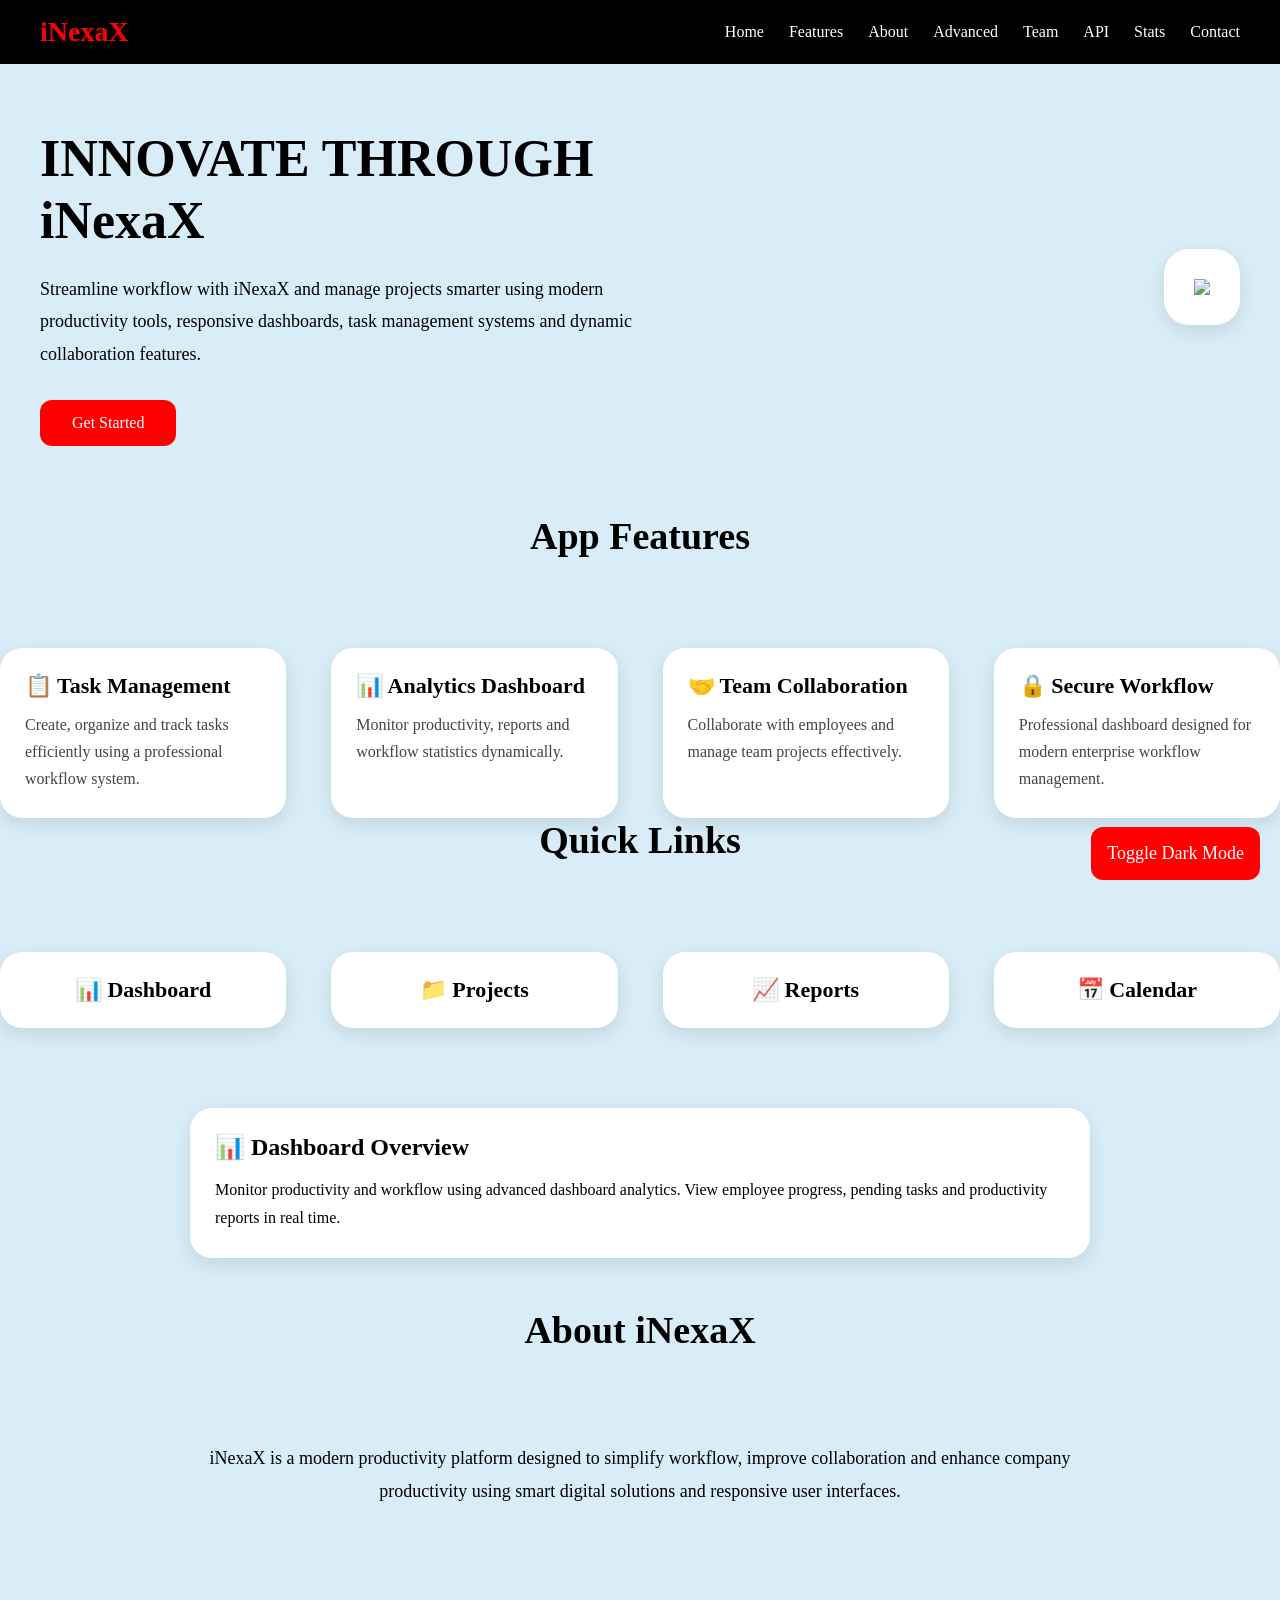
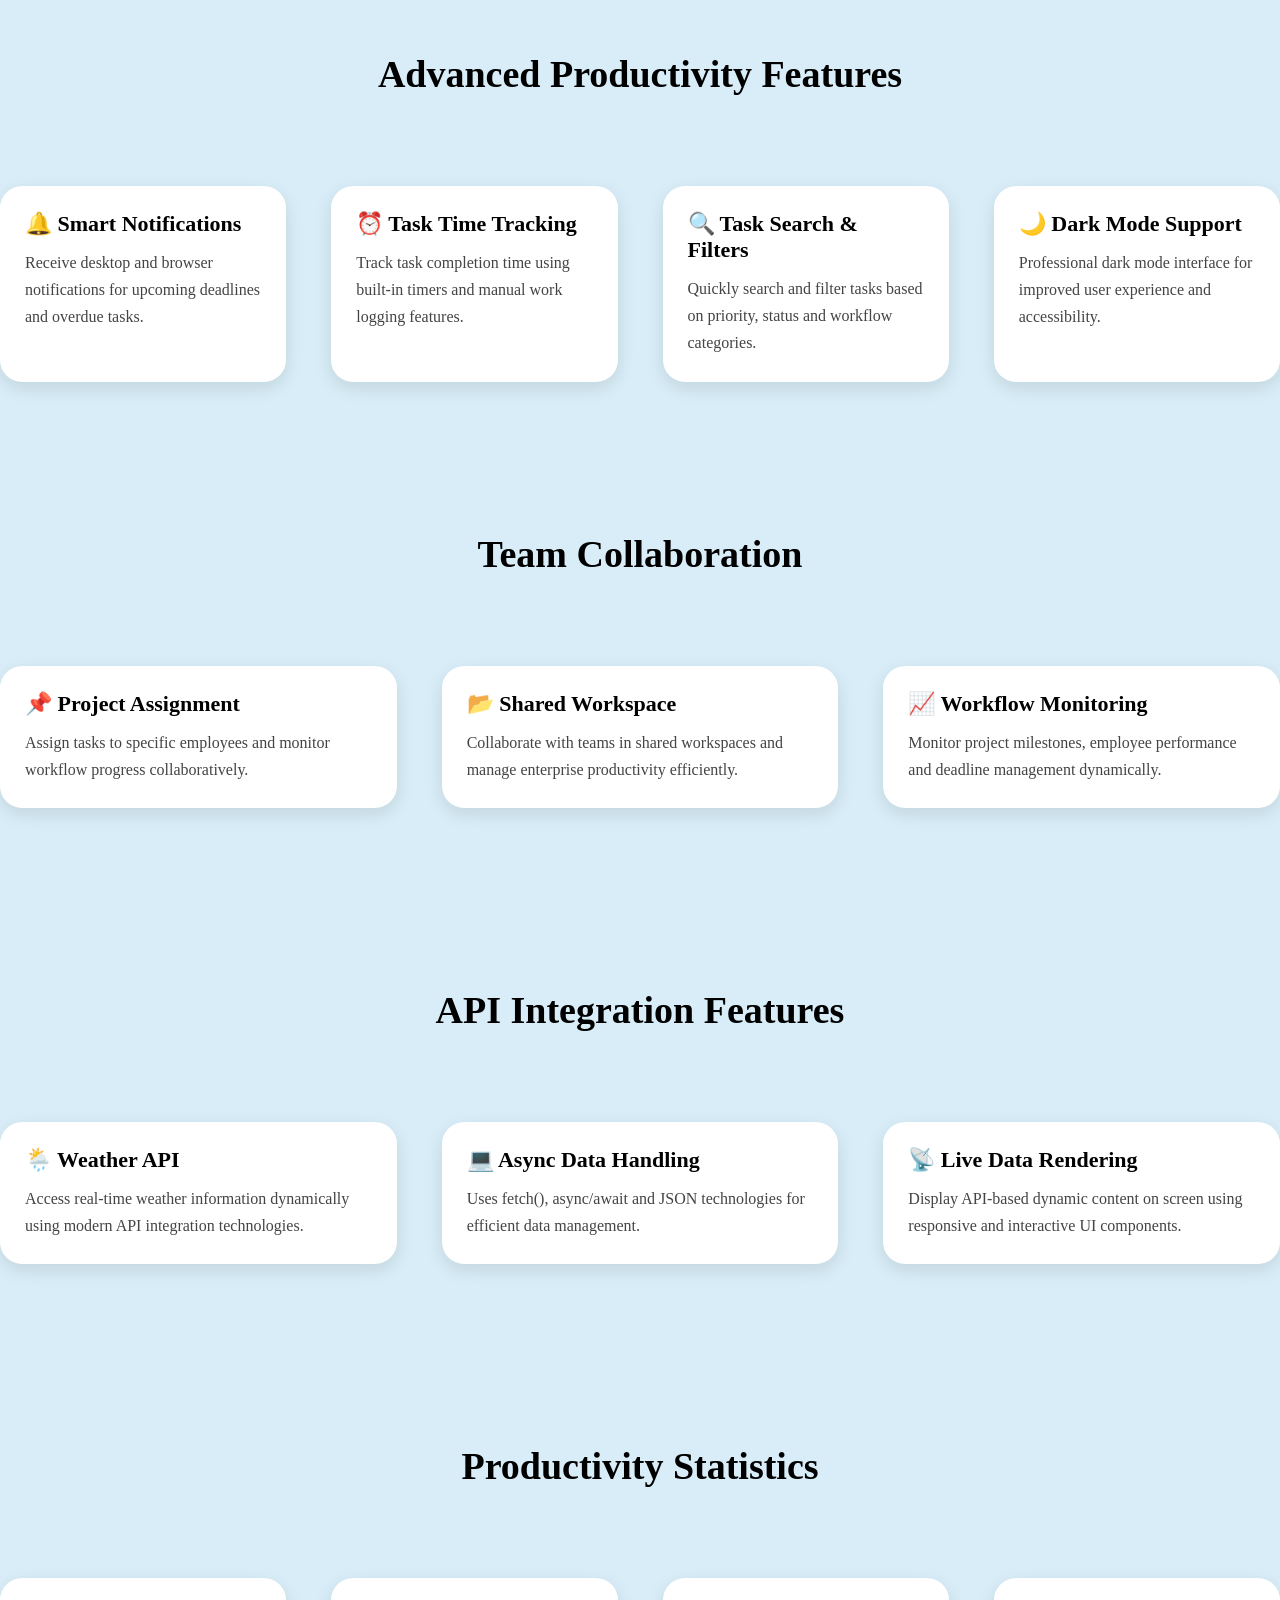
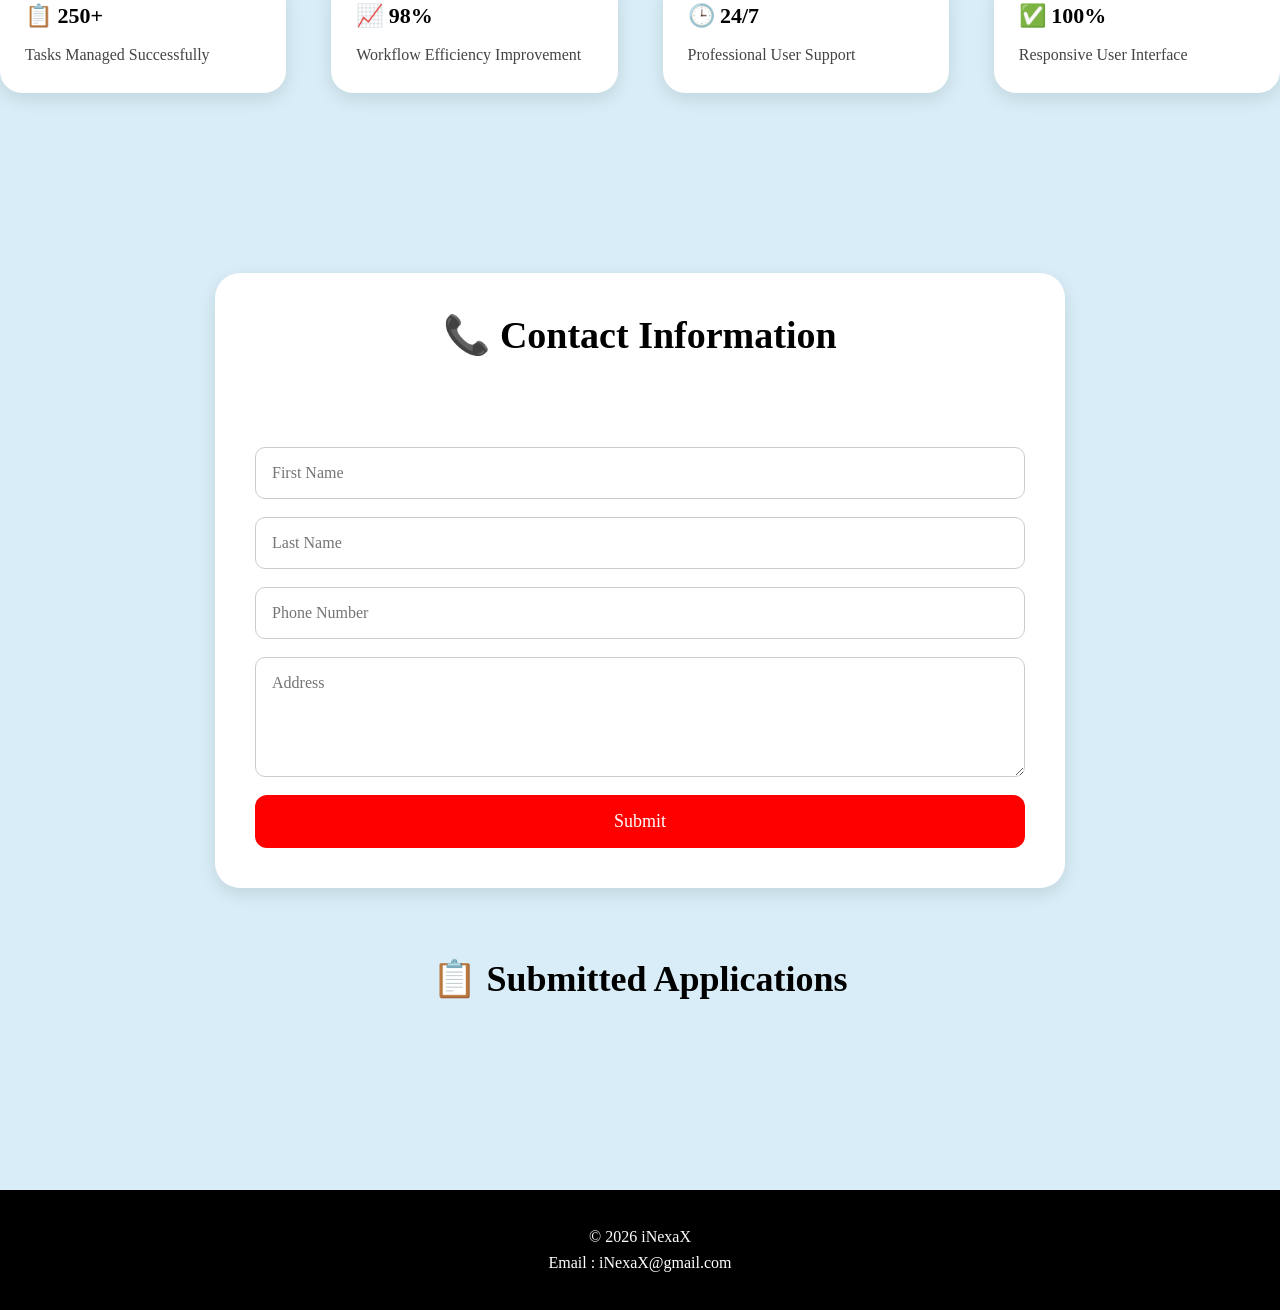
==== commit ac23772f: "Add files via upload" ====
--- a/index.html
+++ b/index.html
@@ -51,7 +51,7 @@
 
         <h1>
             INNOVATE THROUGH <br>
-            iNexaX🚀
+            iNexaX
         </h1>
 
         <p>
@@ -76,7 +76,7 @@
 
 <section class="features fade-up" id="features">
 
-    <h2>⚡  App Features</h2>
+    <h2> App Features</h2>
 
     <div class="feature-grid">
 
@@ -128,7 +128,7 @@
 
 <section class="quick-links fade-up">
 
-    <h2>⚡ Quick Links</h2>
+    <h2>Quick Links</h2>
 
     <div class="link-grid">
 
@@ -204,7 +204,7 @@
 <section class="about fade-up" id="about">
 
     <h2>
-🏢  About iNexaX</h2>
+  About iNexaX</h2>
 
     <p>
         iNexaX is a modern productivity platform designed to simplify workflow,
@@ -217,7 +217,7 @@
 
 <section class="advanced-features fade-up" id="advanced">
 
-    <h2>🚀  Advanced Productivity Features</h2>
+    <h2> Advanced Productivity Features</h2>
 
     <div class="feature-grid">
 
@@ -269,7 +269,7 @@
 
 <section class="team-section fade-up" id="team">
 
-    <h2>👥 Team Collaboration</h2>
+    <h2> Team Collaboration</h2>
 
     <div class="feature-grid">
 
@@ -310,7 +310,7 @@
 
 <section class="api-section fade-up" id="api">
 
-    <h2>🌐  API Integration Features</h2>
+    <h2> API Integration Features</h2>
 
     <div class="feature-grid">
 
@@ -351,7 +351,7 @@
 
 <section class="stats-section fade-up" id="stats">
 
-    <h2>📊  Productivity Statistics</h2>
+    <h2> Productivity Statistics</h2>
 
     <div class="feature-grid">
 
@@ -426,6 +426,15 @@
 
 </section>
 
+<section class="submitted-data">
+
+    <h2>📋 Submitted Applications</h2>
+
+    <div id="applicationContainer">
+
+    </div>
+
+</section>
 
 
 <div id="toast"></div>
@@ -450,7 +459,5 @@
 </footer>
 
 <script src="js/app.js"></script>
-
 </body>
-
 </html>
--- a/css/style.css
+++ b/css/style.css
@@ -39,9 +39,6 @@
 .dark-mode .navbar{
     background:#000;
 }
-
-
-
 .navbar{
     background:black;
     color:white;
@@ -77,8 +74,6 @@
 .active-link{
     color:red;
 }
-
-
 
 #mobileMenu{
     display:none;
@@ -147,6 +142,7 @@
     width:100px;
     height:100px;
 }
+
 
 @keyframes rippleEffect{
 
@@ -422,7 +418,7 @@
     padding-bottom:80px;
 }
 
-/
+
 
 .about{
     padding-top:20px;
@@ -448,7 +444,6 @@
 .stats-section{
     padding-top:100px;
 }
-
 
 
 .contact{
@@ -573,4 +568,43 @@
         display:block;
     }
 
+}
+
+.submitted-data{
+    padding:70px 40px;
+}
+
+.submitted-data h2{
+    text-align:center;
+    margin-bottom:40px;
+    font-size:36px;
+}
+
+#applicationContainer{
+    display:grid;
+    grid-template-columns:
+    repeat(auto-fit,minmax(250px,1fr));
+    gap:25px;
+}
+
+
+
+.application-card{
+    background:white;
+    padding:25px;
+    border-radius:20px;
+    box-shadow:0 6px 18px rgba(0,0,0,0.1);
+    line-height:2;
+    transition:0.3s;
+}
+
+.application-card:hover{
+    transform:translateY(-8px);
+}
+
+
+
+.dark-mode .application-card{
+    background:#1f1f1f;
+    color:white;
 }
